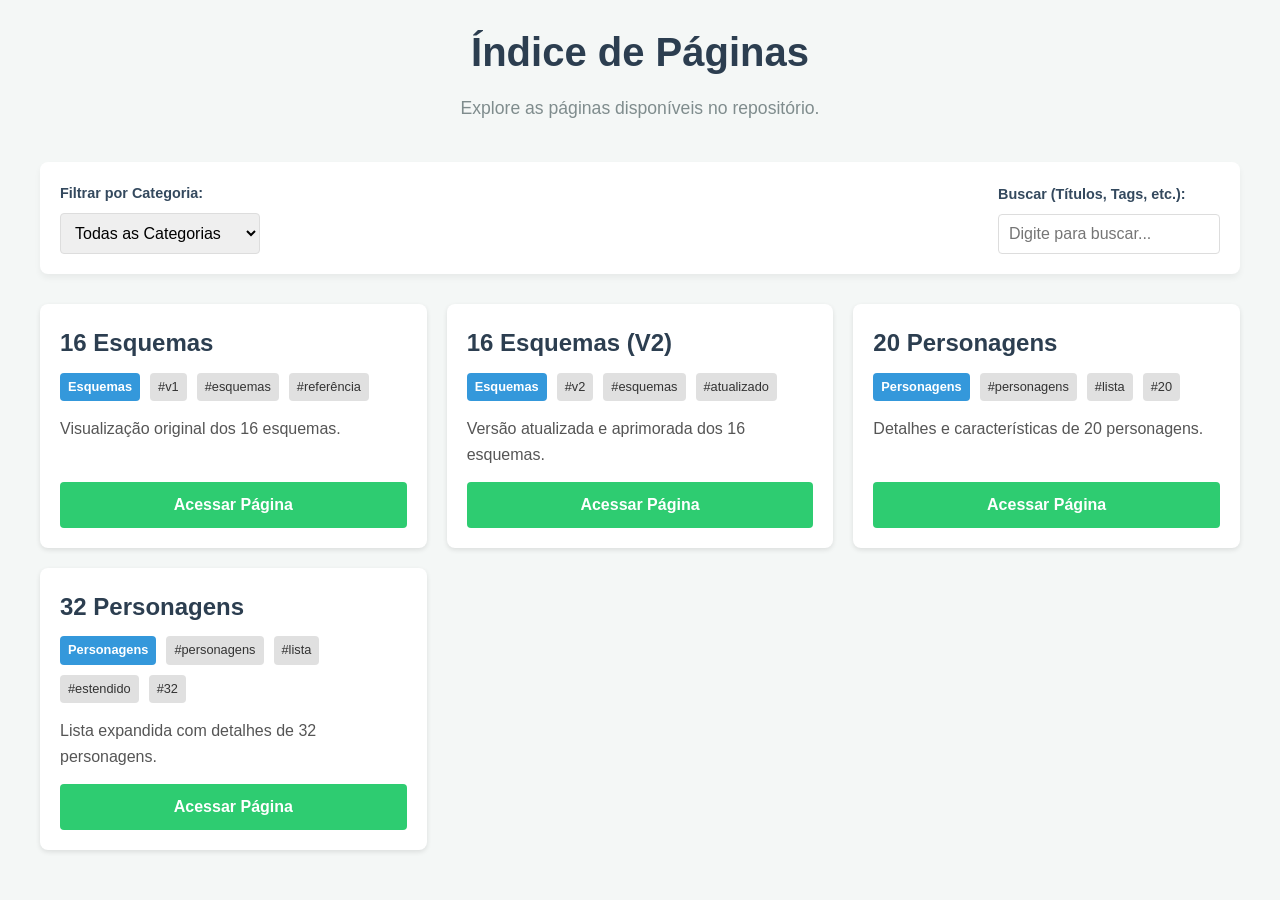
==== index.html @ 88b3097a "feat: add dynamic index page for sites directory - Created `index.html` to serve as a hub for pages " ====
<!DOCTYPE html>
<html lang="pt-BR">
<head>
  <meta charset="UTF-8">
  <meta name="viewport" content="width=device-width, initial-scale=1.0">
  <title>Índice de Páginas - vertice2026</title>
  <link rel="stylesheet" href="assets/css/style.css">
</head>
<body>
  <div class="container">
    <header>
      <h1>Índice de Páginas</h1>
      <p>Explore as páginas disponíveis no repositório.</p>
    </header>

    <div class="filters">
      <div class="filter-group">
        <label for="category-filter">Filtrar por Categoria:</label>
        <select id="category-filter">
          <option value="">Todas as Categorias</option>
          <!-- Options dynamically populated by JS -->
        </select>
      </div>
      <div class="filter-group">
        <label for="search-input">Buscar (Títulos, Tags, etc.):</label>
        <input type="text" id="search-input" placeholder="Digite para buscar...">
      </div>
    </div>

    <main>
      <div id="cards-container" class="cards-container">
        <!-- Cards dynamically populated by JS -->
      </div>
    </main>
  </div>

  <!-- Import data structure first -->
  <script src="assets/js/data.js"></script>
  <!-- Import main application logic -->
  <script src="assets/js/app.js"></script>
</body>
</html>
---- assets/css/style.css ----
/* Reset and basic styles */
* {
  box-sizing: border-box;
  margin: 0;
  padding: 0;
}

body {
  font-family: -apple-system, BlinkMacSystemFont, "Segoe UI", Roboto, Helvetica, Arial, sans-serif, "Apple Color Emoji", "Segoe UI Emoji", "Segoe UI Symbol";
  background-color: #f4f7f6;
  color: #333;
  line-height: 1.6;
  padding: 20px;
}

.container {
  max-width: 1200px;
  margin: 0 auto;
}

header {
  text-align: center;
  margin-bottom: 40px;
}

header h1 {
  font-size: 2.5rem;
  color: #2c3e50;
  margin-bottom: 10px;
}

header p {
  color: #7f8c8d;
  font-size: 1.1rem;
}

/* Filters */
.filters {
  display: flex;
  flex-direction: column;
  gap: 20px;
  margin-bottom: 30px;
  background: #fff;
  padding: 20px;
  border-radius: 8px;
  box-shadow: 0 4px 6px rgba(0,0,0,0.05);
}

@media (min-width: 768px) {
  .filters {
    flex-direction: row;
    justify-content: space-between;
    align-items: center;
  }
}

.filter-group {
  display: flex;
  flex-direction: column;
  gap: 8px;
}

.filter-group label {
  font-weight: 600;
  font-size: 0.9rem;
  color: #34495e;
}

.filter-group select,
.filter-group input {
  padding: 10px;
  border: 1px solid #ddd;
  border-radius: 4px;
  font-size: 1rem;
  min-width: 200px;
}

.filter-group input {
  width: 100%;
}

/* Cards Grid */
.cards-container {
  display: grid;
  grid-template-columns: repeat(auto-fill, minmax(300px, 1fr));
  gap: 20px;
}

.card {
  background: #fff;
  border-radius: 8px;
  padding: 20px;
  box-shadow: 0 2px 5px rgba(0,0,0,0.1);
  transition: transform 0.2s ease, box-shadow 0.2s ease;
  display: flex;
  flex-direction: column;
}

.card:hover {
  transform: translateY(-5px);
  box-shadow: 0 8px 15px rgba(0,0,0,0.1);
}

.card h2 {
  font-size: 1.5rem;
  margin-bottom: 10px;
  color: #2c3e50;
}

.card p {
  color: #555;
  margin-bottom: 15px;
  flex-grow: 1;
}

.card-meta {
  display: flex;
  flex-wrap: wrap;
  gap: 10px;
  margin-bottom: 15px;
}

.category {
  background-color: #3498db;
  color: #fff;
  padding: 4px 8px;
  border-radius: 4px;
  font-size: 0.8rem;
  font-weight: bold;
}

.tag {
  background-color: #e0e0e0;
  color: #333;
  padding: 4px 8px;
  border-radius: 4px;
  font-size: 0.8rem;
}

.card-link {
  display: inline-block;
  text-decoration: none;
  background-color: #2ecc71;
  color: #fff;
  padding: 10px 15px;
  border-radius: 4px;
  text-align: center;
  font-weight: bold;
  transition: background-color 0.2s ease;
}

.card-link:hover {
  background-color: #27ae60;
}

/* No results message */
.no-results {
  text-align: center;
  font-size: 1.2rem;
  color: #7f8c8d;
  grid-column: 1 / -1;
  padding: 40px;
}
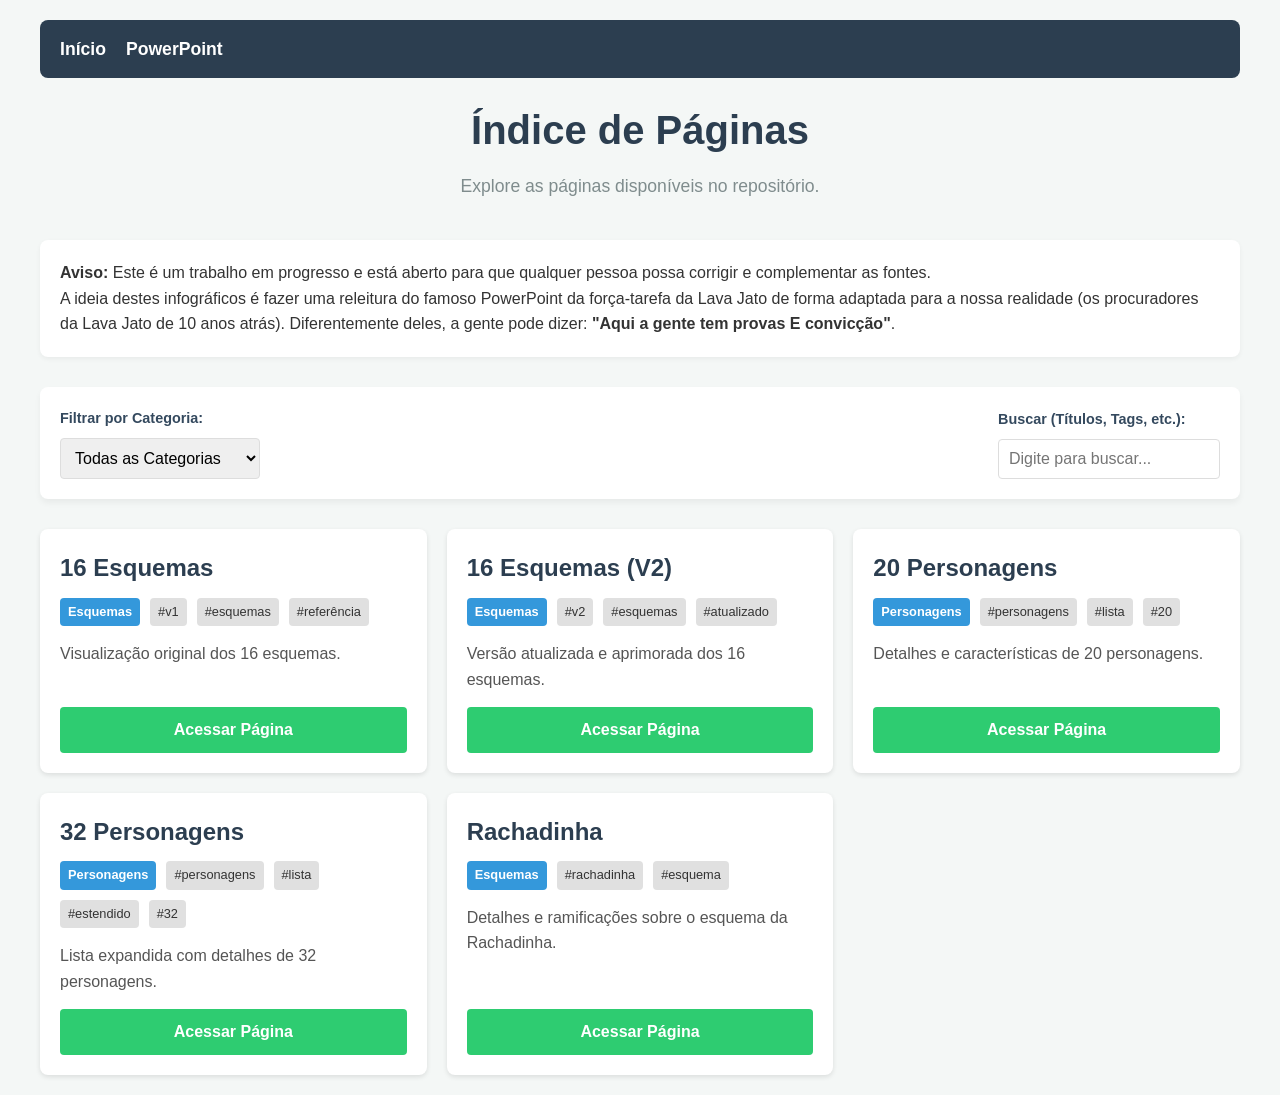
==== commit da18052f: "feat: adiciona rachadinha ao índice e página do PowerPoint - Adiciona a página sites/rachadinha.html" ====
--- a/index.html
+++ b/index.html
@@ -8,10 +8,21 @@
 </head>
 <body>
   <div class="container">
+    <nav class="main-nav">
+      <ul>
+        <li><a href="index.html">Início</a></li>
+        <li><a href="powerpoint.html">PowerPoint</a></li>
+      </ul>
+    </nav>
     <header>
       <h1>Índice de Páginas</h1>
       <p>Explore as páginas disponíveis no repositório.</p>
     </header>
+
+    <section class="intro-text" style="background: #fff; padding: 20px; border-radius: 8px; margin-bottom: 30px; box-shadow: 0 2px 5px rgba(0,0,0,0.05);">
+      <p><strong>Aviso:</strong> Este é um trabalho em progresso e está aberto para que qualquer pessoa possa corrigir e complementar as fontes.</p>
+      <p>A ideia destes infográficos é fazer uma releitura do famoso PowerPoint da força-tarefa da Lava Jato de forma adaptada para a nossa realidade (os procuradores da Lava Jato de 10 anos atrás). Diferentemente deles, a gente pode dizer: <strong>"Aqui a gente tem provas E convicção"</strong>.</p>
+    </section>
 
     <div class="filters">
       <div class="filter-group">
--- a/assets/css/style.css
+++ b/assets/css/style.css
@@ -16,6 +16,33 @@
 .container {
   max-width: 1200px;
   margin: 0 auto;
+}
+
+.main-nav {
+  background-color: #2c3e50;
+  border-radius: 8px;
+  margin-bottom: 20px;
+  padding: 15px 20px;
+}
+
+.main-nav ul {
+  list-style: none;
+  display: flex;
+  gap: 20px;
+  margin: 0;
+  padding: 0;
+}
+
+.main-nav a {
+  color: #fff;
+  text-decoration: none;
+  font-weight: bold;
+  font-size: 1.1rem;
+  transition: color 0.2s ease;
+}
+
+.main-nav a:hover {
+  color: #3498db;
 }
 
 header {
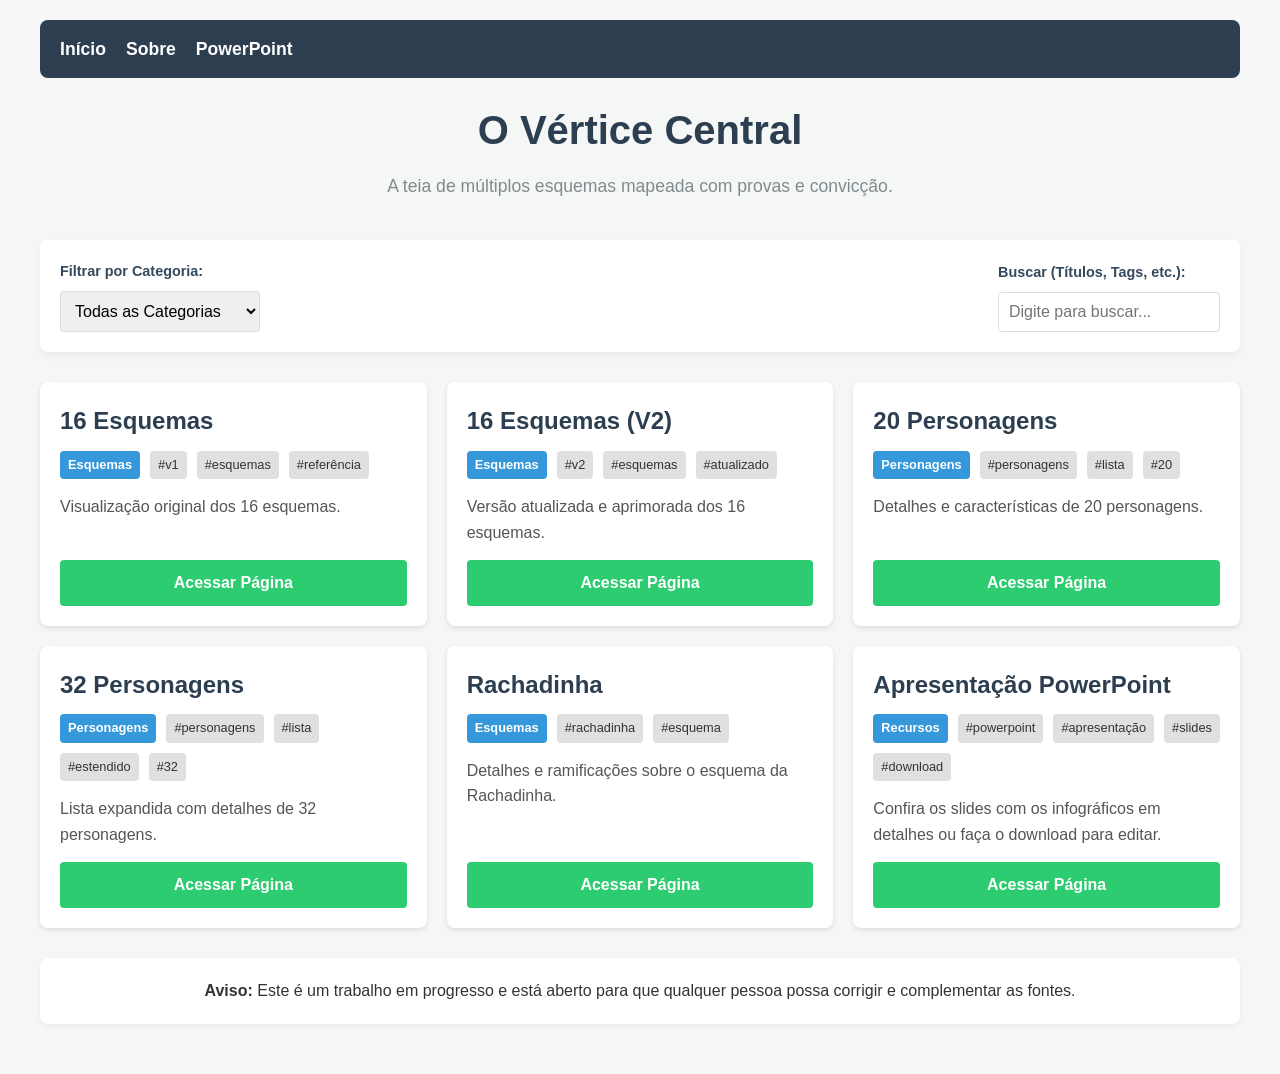
==== commit ab374463: "feat: add Sobre page and update Index and README - Create `sobre.html` with project context and vers" ====
--- a/index.html
+++ b/index.html
@@ -11,18 +11,14 @@
     <nav class="main-nav">
       <ul>
         <li><a href="index.html">Início</a></li>
+        <li><a href="sobre.html">Sobre</a></li>
         <li><a href="powerpoint.html">PowerPoint</a></li>
       </ul>
     </nav>
     <header>
-      <h1>Índice de Páginas</h1>
-      <p>Explore as páginas disponíveis no repositório.</p>
+      <h1>O Vértice Central</h1>
+      <p>A teia de múltiplos esquemas mapeada com provas e convicção.</p>
     </header>
-
-    <section class="intro-text" style="background: #fff; padding: 20px; border-radius: 8px; margin-bottom: 30px; box-shadow: 0 2px 5px rgba(0,0,0,0.05);">
-      <p><strong>Aviso:</strong> Este é um trabalho em progresso e está aberto para que qualquer pessoa possa corrigir e complementar as fontes.</p>
-      <p>A ideia destes infográficos é fazer uma releitura do famoso PowerPoint da força-tarefa da Lava Jato de forma adaptada para a nossa realidade (os procuradores da Lava Jato de 10 anos atrás). Diferentemente deles, a gente pode dizer: <strong>"Aqui a gente tem provas E convicção"</strong>.</p>
-    </section>
 
     <div class="filters">
       <div class="filter-group">
@@ -43,6 +39,11 @@
         <!-- Cards dynamically populated by JS -->
       </div>
     </main>
+
+    <section class="intro-text" style="background: #fff; padding: 20px; border-radius: 8px; margin-top: 30px; margin-bottom: 30px; box-shadow: 0 2px 5px rgba(0,0,0,0.05); text-align: center;">
+      <p><strong>Aviso:</strong> Este é um trabalho em progresso e está aberto para que qualquer pessoa possa corrigir e complementar as fontes.</p>
+    </section>
+
   </div>
 
   <!-- Import data structure first -->
